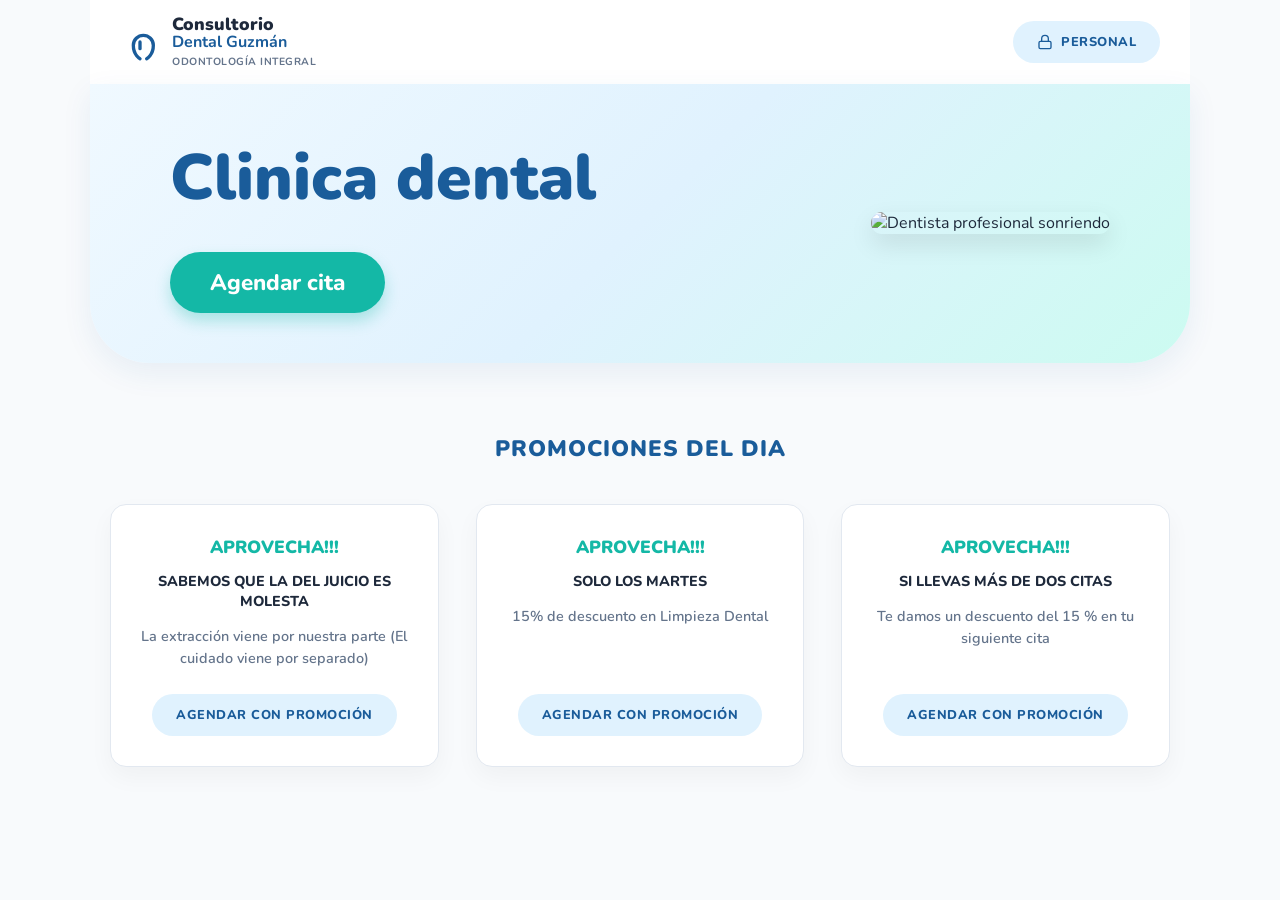
==== index.html @ b6d46e79 "Primera actualización de la vista odontograma, se implementa la selección múltiple de dientes y la v" ====
<!DOCTYPE html>
<html lang="es">
<head>
    <meta charset="UTF-8">
    <meta name="viewport" content="width=device-width, initial-scale=1.0">
    <title>Consultorio Dental Guzmán - Landing Page</title>
    
    <link rel="stylesheet" href="CSS/stylediv.CSS">
    
    <link href="https://fonts.googleapis.com/css2?family=Nunito:wght@400;700;800;900&display=swap" rel="stylesheet">
</head>
<body>

    <header class="navbar" style="display: flex; justify-content: space-between; align-items: center;">
        <div class="logo">
            <svg class="logo-icon" viewBox="0 0 24 24" fill="none" stroke="#1A5C9A" stroke-width="2" stroke-linecap="round" stroke-linejoin="round">
                <path d="M12 22s-4-2-4-8c0-3.3 2.7-6 6-6s6 2.7 6 6c0 6-4 8-4 8"></path>
                <path d="M12 16v-4"></path>
            </svg>
            <div class="logo-text">
                <h1>Consultorio</h1>
                <h2>Dental Guzmán</h2>
                <p>Odontología Integral</p>
            </div>
        </div>
        
        <a href="login.html" class="btn-promo" style="text-decoration: none; display: flex; align-items: center; gap: 8px;">
            <svg width="16" height="16" viewBox="0 0 24 24" fill="none" stroke="currentColor" stroke-width="2" stroke-linecap="round" stroke-linejoin="round"><rect x="3" y="11" width="18" height="11" rx="2" ry="2"></rect><path d="M7 11V7a5 5 0 0 1 10 0v4"></path></svg>
            Personal
        </a>
    </header>

    <main>
        <section class="hero">
            <div class="hero-content">
                <h1 class="hero-title">Clinica dental</h1>
                <a href="agendar.html" style="text-decoration: none;"><button class="btn-agendar">Agendar cita</button></a>
            </div>
            <div class="hero-image">
                <img src="https://via.placeholder.com/300x300.png?text=Dentista" alt="Dentista profesional sonriendo" class="dentist-img">
            </div>
        </section>

        <section class="promociones">
            <h3 class="promociones-titulo">PROMOCIONES DEL DIA</h3>
            
            <div class="tarjetas-grid">
                <div class="tarjeta-promo">
                    <h4>APROVECHA!!!</h4>
                    <p class="subtitulo-promo">SABEMOS QUE LA DEL JUICIO ES MOLESTA</p>
                    <p class="descripcion-promo">La extracción viene por nuestra parte (El cuidado viene por separado)</p>
                    <button class="btn-promo">AGENDAR CON PROMOCIÓN</button>
                </div>

                <div class="tarjeta-promo">
                    <h4>APROVECHA!!!</h4>
                    <p class="subtitulo-promo">SOLO LOS MARTES</p>
                    <p class="descripcion-promo">15% de descuento en Limpieza Dental</p>
                    <button class="btn-promo">AGENDAR CON PROMOCIÓN</button>
                </div>

                <div class="tarjeta-promo">
                    <h4>APROVECHA!!!</h4>
                    <p class="subtitulo-promo">SI LLEVAS MÁS DE DOS CITAS</p>
                    <p class="descripcion-promo">Te damos un descuento del 15 % en tu siguiente cita</p>
                    <button class="btn-promo">AGENDAR CON PROMOCIÓN</button>
                </div>
            </div>
        </section>
    </main>

</body>
</html>
---- CSS/stylediv.CSS ----
/* Variables y Configuración Base - Paleta Elegante Dental */
:root {
    --fuente-principal: 'Nunito', sans-serif;
    --color-fondo-app: #F8FAFC; /* Un blanco/gris muy tenue y limpio */
    --color-primario-azul: #1A5C9A; /* Azul institucional del logo */
    --color-azul-claro: #E0F2FE; /* Azul muy suave para fondos */
    --color-acento-verde: #14B8A6; /* Verde coral/menta (Teal) elegante */
    --color-verde-hover: #0D9488; /* Verde un poco más oscuro para cuando pasas el mouse */
    --color-texto-oscuro: #1E293B; /* Azul oscuro/pizarra para el texto (más suave que el negro puro) */
    --color-texto-secundario: #64748B;
    --color-blanco: #FFFFFF;
}

* {
    margin: 0;
    padding: 0;
    box-sizing: border-box;
}

body {
    font-family: var(--fuente-principal);
    background-color: var(--color-fondo-app);
    color: var(--color-texto-oscuro);
    display: flex;
    flex-direction: column;
    align-items: center;
}

/* --- LOGO Y NAVEGACIÓN --- */
.navbar {
    width: 100%;
    max-width: 1100px;
    background-color: var(--color-blanco);
    padding: 15px 30px;
}

.logo {
    display: flex;
    align-items: center;
    gap: 12px;
}

.logo-icon {
    width: 40px;
    height: 40px;
}

.logo-text h1 {
    font-size: 1.1rem;
    font-weight: 900;
    color: var(--color-texto-oscuro);
    line-height: 1.1;
}

.logo-text h2 {
    font-size: 1rem;
    font-weight: 700;
    color: var(--color-primario-azul);
    line-height: 1.1;
}

.logo-text p {
    font-size: 0.65rem;
    font-weight: 700;
    color: var(--color-texto-secundario);
    text-transform: uppercase;
    margin-top: 2px;
    letter-spacing: 0.5px;
}

/* --- SECCIÓN HERO (Banner Principal) --- */
.hero {
    width: 100%;
    max-width: 1100px;
    display: flex;
    justify-content: space-between;
    align-items: center;
    /* Gradiente suave, limpio y médico (Azul claro a Verde coral muy pálido) */
    background: linear-gradient(135deg, #F0F9FF 0%, #E0F2FE 50%, #CCFBF1 100%);
    padding: 50px 80px;
    border-bottom-left-radius: 60px;
    border-bottom-right-radius: 60px;
    /* Sombra elegante y difuminada */
    box-shadow: 0 10px 30px rgba(26, 92, 154, 0.08);
    margin-bottom: 50px;
}

.hero-title {
    font-size: 4rem;
    font-weight: 900;
    margin-bottom: 30px;
    color: var(--color-primario-azul);
}

.btn-agendar {
    background-color: var(--color-acento-verde);
    color: var(--color-blanco);
    font-family: var(--fuente-principal);
    font-size: 1.4rem;
    font-weight: 800;
    border: none;
    padding: 15px 40px;
    border-radius: 50px;
    cursor: pointer;
    box-shadow: 0 8px 15px rgba(20, 184, 166, 0.3);
    transition: all 0.3s ease;
}

.btn-agendar:hover {
    background-color: var(--color-verde-hover);
    transform: translateY(-2px);
    box-shadow: 0 12px 20px rgba(20, 184, 166, 0.4);
}

.dentist-img {
    max-height: 280px;
    border-radius: 20px;
    object-fit: cover;
    box-shadow: 0 10px 25px rgba(0,0,0,0.1);
}

/* --- SECCIÓN PROMOCIONES --- */
.promociones {
    width: 100%;
    max-width: 1100px;
    text-align: center;
    padding: 20px;
    margin-bottom: 60px;
}

.promociones-titulo {
    color: var(--color-primario-azul); /* Cambiamos el rojo por un azul elegante */
    font-size: 1.4rem;
    font-weight: 900;
    margin-bottom: 40px;
    text-transform: uppercase;
    letter-spacing: 1px;
}

.tarjetas-grid {
    display: flex;
    justify-content: space-between;
    gap: 25px;
    flex-wrap: wrap;
}

.tarjeta-promo {
    background-color: var(--color-blanco);
    border: 1px solid #E2E8F0; /* Borde gris muy sutil en lugar del negro grueso */
    border-radius: 16px; /* Bordes redondeados modernos */
    padding: 30px 20px;
    width: 31%;
    min-width: 260px;
    display: flex;
    flex-direction: column;
    align-items: center;
    text-align: center;
    /* Sombra médica difuminada y limpia */
    box-shadow: 0 10px 25px rgba(0,0,0,0.04); 
    transition: transform 0.3s ease, box-shadow 0.3s ease;
}

.tarjeta-promo:hover {
    transform: translateY(-5px);
    box-shadow: 0 15px 35px rgba(26, 92, 154, 0.1);
}

.tarjeta-promo h4 {
    color: var(--color-acento-verde);
    font-weight: 900;
    font-size: 1.1rem;
    margin-bottom: 12px;
}

.subtitulo-promo {
    color: var(--color-texto-oscuro);
    font-size: 0.9rem;
    font-weight: 800;
    margin-bottom: 15px;
}

.descripcion-promo {
    color: var(--color-texto-secundario);
    font-size: 0.9rem;
    font-weight: 600;
    line-height: 1.5;
    flex-grow: 1;
    margin-bottom: 25px;
}

.btn-promo {
    background-color: var(--color-azul-claro);
    color: var(--color-primario-azul);
    font-family: var(--fuente-principal);
    font-size: 0.8rem;
    font-weight: 800;
    border: none;
    padding: 12px 24px;
    border-radius: 30px;
    cursor: pointer;
    text-transform: uppercase;
    letter-spacing: 0.5px;
    transition: all 0.3s ease;
}

.btn-promo:hover {
    background-color: var(--color-primario-azul);
    color: var(--color-blanco);
}

/* --- VISTA AGENDAR CITA --- */
.main-agendar {
    width: 100%;
    max-width: 1000px;
    margin: 40px auto;
    padding: 0 20px;
}

.tarjeta-agendar {
    display: flex;
    background-color: var(--color-blanco);
    border-radius: 30px;
    overflow: hidden;
    box-shadow: 0 15px 35px rgba(26, 92, 154, 0.08); /* Sombra elegante médica */
    border: 1px solid #E2E8F0;
}

.agendar-imagen {
    width: 40%;
    background-color: var(--color-azul-claro);
}

.img-fluida {
    width: 100%;
    height: 100%;
    object-fit: cover;
}

.agendar-formulario-contenedor {
    width: 60%;
    padding: 40px 50px;
    display: flex;
    flex-direction: column;
}

.titulo-agendar {
    color: var(--color-primario-azul);
    font-size: 2rem;
    font-weight: 800;
    margin-bottom: 25px;
    text-align: center;
}

/* Simulador de Calendario y Hora */
.fecha-hora-grid {
    display: flex;
    gap: 20px;
    margin-bottom: 30px;
}

.calendario-mockup, .horas-mockup {
    background: #F8FAFC;
    border: 1px solid #E2E8F0;
    border-radius: 15px;
    padding: 15px;
    flex: 1;
}

.mes-header, .hora-header {
    text-align: center;
    font-weight: 800;
    color: var(--color-texto-oscuro);
    margin-bottom: 10px;
    font-size: 0.9rem;
}

.dias-grid {
    display: grid;
    grid-template-columns: repeat(7, 1fr);
    text-align: center;
    gap: 5px;
    font-size: 0.8rem;
    color: var(--color-texto-secundario);
    font-weight: 600;
}

.dia-pasado { opacity: 0.4; }
.dia-activo {
    background-color: var(--color-primario-azul);
    color: white;
    border-radius: 50%;
    font-weight: 800;
}

.lista-horas {
    display: grid;
    grid-template-columns: 1fr 1fr;
    gap: 8px;
}

.btn-hora {
    background: white;
    border: 1px solid #CBD5E1;
    border-radius: 8px;
    padding: 5px;
    font-size: 0.8rem;
    font-weight: 700;
    color: var(--color-texto-oscuro);
    cursor: pointer;
    font-family: var(--fuente-principal);
}

.btn-hora.activo {
    background-color: var(--color-acento-verde);
    color: white;
    border-color: var(--color-acento-verde);
}

/* Formulario */
.inputs-grid {
    display: grid;
    grid-template-columns: 1fr 1fr;
    gap: 15px;
    margin-bottom: 20px;
}

.input-medico {
    width: 100%;
    padding: 12px 15px;
    border: 1px solid #CBD5E1;
    border-radius: 10px;
    font-family: var(--fuente-principal);
    font-size: 0.9rem;
    color: var(--color-texto-oscuro);
    background-color: #F8FAFC;
    transition: all 0.3s ease;
}

.input-medico:focus {
    outline: none;
    border-color: var(--color-acento-verde);
    box-shadow: 0 0 0 3px rgba(20, 184, 166, 0.15);
}

.resumen-cita {
    display: flex;
    justify-content: space-between;
    align-items: center;
    margin-bottom: 30px;
    padding: 15px;
    background-color: var(--color-azul-claro);
    border-radius: 12px;
}

.campo-tratamiento label {
    font-size: 0.85rem;
    font-weight: 700;
    color: var(--color-texto-secundario);
    display: block;
    margin-bottom: 5px;
}

.select-tratamiento {
    background-color: white;
    font-weight: 700;
    color: var(--color-primario-azul);
}

.precio-total {
    text-align: right;
    font-size: 0.9rem;
    color: var(--color-texto-oscuro);
    font-weight: 700;
}

.precio-total strong {
    display: block;
    font-size: 1.4rem;
    color: var(--color-acento-verde);
    font-weight: 900;
}

.boton-contenedor {
    text-align: center;
}

.btn-confirmar {
    background-color: var(--color-acento-verde);
    color: var(--color-blanco);
    font-family: var(--fuente-principal);
    font-size: 1.1rem;
    font-weight: 800;
    border: none;
    padding: 15px 50px;
    border-radius: 30px;
    cursor: pointer;
    box-shadow: 0 8px 15px rgba(20, 184, 166, 0.3);
    transition: all 0.3s ease;
    width: 100%;
}

.btn-confirmar:hover {
    background-color: var(--color-verde-hover);
    transform: translateY(-2px);
}

/* --- MODAL DE ÉXITO --- */
.modal-overlay {
    position: fixed;
    top: 0;
    left: 0;
    width: 100%;
    height: 100%;
    background-color: rgba(15, 23, 42, 0.6); /* Fondo oscuro semitransparente */
    display: flex;
    justify-content: center;
    align-items: center;
    z-index: 1000;
    /* Oculto por defecto usando opacidad para poder animarlo */
    opacity: 0;
    visibility: hidden;
    transition: all 0.3s ease;
}

.modal-overlay.mostrar-modal {
    opacity: 1;
    visibility: visible;
}

.modal-caja {
    background-color: var(--color-blanco);
    padding: 40px;
    border-radius: 20px;
    width: 90%;
    max-width: 400px;
    text-align: center;
    position: relative;
    box-shadow: 0 20px 50px rgba(0,0,0,0.15);
    transform: scale(0.9);
    transition: transform 0.3s ease;
}

.modal-overlay.mostrar-modal .modal-caja {
    transform: scale(1);
}

.btn-cerrar-modal {
    position: absolute;
    top: 15px;
    right: 15px;
    background: #FEE2E2;
    color: #EF4444;
    border: none;
    width: 30px;
    height: 30px;
    border-radius: 50%;
    font-size: 1.2rem;
    font-weight: bold;
    cursor: pointer;
    display: flex;
    justify-content: center;
    align-items: center;
}

.modal-titulo {
    color: var(--color-texto-oscuro);
    font-size: 1.4rem;
    font-weight: 800;
    margin-bottom: 20px;
    line-height: 1.2;
}

.icono-check {
    width: 60px;
    height: 60px;
    background-color: #22C55E;
    border-radius: 50%;
    display: flex;
    justify-content: center;
    align-items: center;
    margin: 0 auto 20px auto;
    box-shadow: 0 10px 15px rgba(34, 197, 94, 0.2);
}

.icono-check svg {
    width: 35px;
    height: 35px;
}

.modal-texto {
    color: var(--color-texto-secundario);
    font-size: 1rem;
    font-weight: 600;
    margin-bottom: 20px;
}

.icono-whatsapp {
    width: 50px;
    height: 50px;
    margin: 0 auto;
}

/* --- MODAL DE ERROR (Variante) --- */
.modal-caja-error {
    border-top: 6px solid #EF4444; /* Línea roja superior para darle toque de alerta */
}

.icono-error {
    width: 60px;
    height: 60px;
    background-color: #EF4444; /* Rojo de alerta médica */
    border-radius: 50%;
    display: flex;
    justify-content: center;
    align-items: center;
    margin: 0 auto 20px auto;
    box-shadow: 0 10px 15px rgba(239, 68, 68, 0.2);
}

.icono-error svg {
    width: 35px;
    height: 35px;
}

/* --- CONFIGURACIÓN DE PANTALLA DASHBOARD ADMIN --- */
.body-dashboard {
    background-color: #F1F5F9;
    display: flex;
    flex-direction: row; /* Layout horizontal: menú al lado del contenido */
    width: 100vw;
    height: 100vh;
    overflow: hidden;
}

/* BARRA LATERAL BASE */
.sidebar {
    width: 260px;
    height: 100%;
    background-color: var(--color-primario-azul); /* Azul institucional */
    color: var(--color-blanco);
    display: flex;
    flex-direction: column;
    transition: all 0.3s cubic-bezier(0.4, 0, 0.2, 1); /* Animación fluida */
    flex-shrink: 0;
    box-shadow: 4px 0 15px rgba(15, 23, 42, 0.08);
    z-index: 99;
}

/* CABECERA DEL MENÚ */
.sidebar-header {
    padding: 24px 20px;
    display: flex;
    align-items: center;
    justify-content: space-between;
    border-bottom: 1px solid rgba(255, 255, 255, 0.1);
}

.brand-info h3 {
    font-size: 1.1rem;
    font-weight: 800;
}
.brand-info p {
    font-size: 0.75rem;
    color: var(--color-azul-claro);
    font-weight: 600;
}

.btn-toggle {
    background: transparent;
    border: none;
    color: var(--color-blanco);
    cursor: pointer;
    width: 32px;
    height: 32px;
    display: flex;
    align-items: center;
    justify-content: center;
    border-radius: 6px;
    transition: background 0.2s;
}
.btn-toggle:hover {
    background-color: rgba(255, 255, 255, 0.1);
}
.btn-toggle svg { width: 20px; height: 20px; }

/* ENLACES DEL MENÚ */
.sidebar-menu {
    display: flex;
    flex-direction: column;
    padding: 20px 12px;
    gap: 8px;
    flex-grow: 1;
}

.menu-item {
    display: flex;
    align-items: center;
    padding: 12px 16px;
    color: rgba(255, 255, 255, 0.8);
    text-decoration: none;
    font-weight: 700;
    font-size: 0.95rem;
    border-radius: 10px;
    transition: all 0.2s ease;
}
.menu-item .icon {
    font-size: 1.2rem;
    margin-right: 14px;
    width: 24px;
    text-align: center;
}

.menu-item:hover, .menu-item.activo {
    background-color: rgba(255, 255, 255, 0.15);
    color: var(--color-blanco);
}
.menu-item.activo {
    border-left: 4px solid var(--color-acento-verde); /* Distintivo coral en activo */
}
.menu-item.salir {
    margin-top: auto; /* Empuja el botón cerrar sesión hasta abajo */
    background-color: rgba(239, 68, 68, 0.15);
    color: #FCA5A5;
}
.menu-item.salir:hover { background-color: #EF4444; color: white; }

/* 🧠 MAGIA CSS: ESTADO COLAPSADO */
.sidebar.colapsado {
    width: 70px; /* Se encoge para mostrar solo los íconos */
}
.sidebar.colapsado .brand-info,
.sidebar.colapsado .menu-text {
    display: none; /* Escondemos los textos cuando está chico */
}
.sidebar.colapsado .sidebar-header {
    justify-content: center;
    padding: 24px 0;
}

/* MAQUETACIÓN DEL CONTENIDO PRINCIPAL */
.dashboard-layout {
    flex-grow: 1;
    display: flex;
    flex-direction: column;
    height: 100%;
    overflow-y: auto;
}

.navbar-dashboard {
    background-color: var(--color-blanco);
    padding: 15px 30px;
    display: flex;
    justify-content: space-between;
    align-items: center;
    border-bottom: 1px solid #E2E8F0;
}

.logo-dashboard h1 { font-size: 1.2rem; color: var(--color-texto-oscuro); font-weight: 800;}
.logo-dashboard h1 span { color: var(--color-primario-azul); }

.user-profile { display: flex; align-items: center; gap: 12px; font-weight: 700; font-size: 0.9rem;}
.avatar {
    width: 35px;
    height: 35px;
    background-color: var(--color-acento-verde);
    color: white;
    border-radius: 50%;
    display: flex;
    align-items: center;
    justify-content: center;
    font-weight: 900;
}

.dashboard-content { padding: 40px; }
.content-title { color: var(--color-texto-oscuro); font-size: 1.6rem; font-weight: 800; margin-bottom: 25px; }

/* ESTILOS DE LA TABLA MÉDICA */
.tabla-contenedor {
    background: var(--color-blanco);
    border-radius: 16px;
    padding: 20px;
    box-shadow: 0 4px 20px rgba(0, 0, 0, 0.02);
    border: 1px solid #E2E8F0;
}

.tabla-medica {
    width: 100%;
    border-collapse: collapse;
    text-align: left;
}
.tabla-medica th {
    padding: 14px;
    color: var(--color-texto-secundario);
    font-weight: 800;
    font-size: 0.85rem;
    text-transform: uppercase;
    border-bottom: 2px solid #F1F5F9;
}
.tabla-medica td {
    padding: 16px 14px;
    border-bottom: 1px solid #F1F5F9;
    font-size: 0.95rem;
    color: var(--color-texto-oscuro);
}

.badge {
    padding: 6px 12px;
    border-radius: 20px;
    font-size: 0.8rem;
    font-weight: 800;
}
.badge-confirmada { background-color: #DCFCE7; color: #166534; }
.badge-espera { background-color: #FEF9C3; color: #854D0E; }
.badge-no-llega { background-color: #F1F5F9; color: #475569; }

.btn-tabla {
    background-color: var(--color-primario-azul);
    color: white;
    border: none;
    padding: 8px 16px;
    border-radius: 8px;
    cursor: pointer;
    font-family: var(--fuente-principal);
    font-weight: 700;
    font-size: 0.85rem;
    transition: background 0.2s;
}
.btn-tabla:hover { background-color: #134371; }
.btn-tabla-secundario { background-color: #E2E8F0; color: var(--color-texto-oscuro); }
.btn-tabla-secundario:hover { background-color: #CBD5E1; }

/* --- VISTA DE INICIO DE SESIÓN (LOGIN) --- */
.body-login {
    /* Mismo degradado médico y elegante de nuestro Hero */
    background: linear-gradient(135deg, #F0F9FF 0%, #E0F2FE 50%, #CCFBF1 100%);
    display: flex;
    justify-content: center;
    align-items: center;
    height: 100vh; /* 100% de la altura de la pantalla */
    margin: 0;
}

.login-contenedor {
    background-color: var(--color-blanco);
    padding: 40px 50px;
    border-radius: 20px;
    box-shadow: 0 15px 35px rgba(26, 92, 154, 0.1);
    width: 90%;
    max-width: 420px;
    text-align: center;
    border: 1px solid #E2E8F0;
}

.login-logo {
    margin-bottom: 20px;
}

.login-logo svg {
    width: 45px;
    height: 45px;
    margin-bottom: 10px;
}

.login-logo h2 {
    color: var(--color-primario-azul);
    font-size: 1.1rem;
    font-weight: 900;
}

.login-titulo {
    color: var(--color-texto-oscuro);
    font-size: 1.6rem;
    font-weight: 900;
    margin-bottom: 5px;
}

.login-subtitulo {
    color: var(--color-texto-secundario);
    font-size: 0.9rem;
    font-weight: 600;
    margin-bottom: 30px;
}

.form-login {
    display: flex;
    flex-direction: column;
    gap: 20px;
    margin-bottom: 25px;
}

.grupo-input {
    text-align: left;
}

.grupo-input label {
    display: block;
    font-size: 0.85rem;
    font-weight: 800;
    color: var(--color-texto-oscuro);
    margin-bottom: 8px;
}

/* Modificador del botón verde para el login */
.btn-login {
    width: 100%;
    border-radius: 12px;
    padding: 14px;
    font-size: 1.1rem;
    margin-top: 10px;
}

.link-regresar {
    display: inline-block;
    color: var(--color-primario-azul);
    font-size: 0.9rem;
    font-weight: 800;
    text-decoration: none;
    transition: opacity 0.3s ease;
}

.link-regresar:hover {
    opacity: 0.7;
    text-decoration: underline;
}

/* --- VISTA: EXPEDIENTE CLÍNICO --- */
.paciente-header {
    display: flex;
    justify-content: space-between;
    align-items: center;
    background-color: var(--color-blanco);
    padding: 25px 30px;
    border-radius: 16px;
    box-shadow: 0 4px 20px rgba(0, 0, 0, 0.02);
    border: 1px solid #E2E8F0;
    margin-bottom: 25px;
}

.paciente-info-principal {
    display: flex;
    align-items: center;
    gap: 20px;
}

.paciente-foto {
    width: 70px;
    height: 70px;
    border-radius: 50%;
    object-fit: cover;
    border: 3px solid var(--color-azul-claro);
}

.paciente-nombre {
    color: var(--color-primario-azul);
    font-size: 1.6rem;
    font-weight: 800;
    margin-bottom: 5px;
}

.paciente-id {
    color: var(--color-texto-secundario);
    font-size: 0.9rem;
    font-weight: 600;
}

.paciente-acciones {
    display: flex;
    gap: 10px;
}

/* Grid del Expediente */
.expediente-grid {
    display: grid;
    grid-template-columns: 2fr 1fr; /* Columna izquierda más grande que la derecha */
    gap: 25px;
}

.tarjeta-expediente {
    background-color: var(--color-blanco);
    padding: 25px;
    border-radius: 16px;
    box-shadow: 0 4px 20px rgba(0, 0, 0, 0.02);
    border: 1px solid #E2E8F0;
    margin-bottom: 25px;
}

.titulo-tarjeta {
    color: var(--color-texto-oscuro);
    font-size: 1.1rem;
    font-weight: 800;
    margin-bottom: 20px;
    padding-bottom: 10px;
    border-bottom: 1px solid #E2E8F0;
}

.datos-lista p {
    font-size: 0.95rem;
    color: var(--color-texto-oscuro);
    margin-bottom: 12px;
    line-height: 1.5;
}

.datos-lista strong {
    color: var(--color-texto-secundario);
    display: inline-block;
    width: 200px; /* Alinea los textos como una tabla */
}

/* Tarjeta Especial: Acceso al Odontograma */
.tarjeta-odontograma-acceso {
    background: linear-gradient(135deg, var(--color-primario-azul) 0%, #2563EB 100%);
    padding: 30px 25px;
    border-radius: 16px;
    color: white;
    text-align: center;
    margin-bottom: 25px;
    box-shadow: 0 10px 25px rgba(37, 99, 235, 0.2);
}

.tarjeta-odontograma-acceso h3 {
    font-size: 1.4rem;
    font-weight: 900;
    margin-bottom: 10px;
}

.tarjeta-odontograma-acceso p {
    font-size: 0.9rem;
    color: rgba(255, 255, 255, 0.8);
    margin-bottom: 25px;
    line-height: 1.4;
}

.btn-abrir-odontograma {
    display: inline-flex;
    align-items: center;
    justify-content: center;
    gap: 10px;
    background-color: var(--color-acento-verde);
    color: white;
    text-decoration: none;
    padding: 15px 25px;
    border-radius: 12px;
    font-weight: 800;
    font-size: 1rem;
    transition: all 0.3s ease;
    width: 100%;
}

.btn-abrir-odontograma:hover {
    background-color: var(--color-verde-hover);
    transform: translateY(-2px);
    box-shadow: 0 8px 15px rgba(20, 184, 166, 0.4);
}

.icono-diente {
    font-size: 1.5rem;
}

.textarea-notas {
    width: 100%;
    height: 150px;
    padding: 15px;
    border: 1px solid #CBD5E1;
    border-radius: 10px;
    font-family: var(--fuente-principal);
    font-size: 0.95rem;
    color: var(--color-texto-oscuro);
    resize: vertical;
    background-color: #F8FAFC;
}

.textarea-notas:focus {
    outline: none;
    border-color: var(--color-primario-azul);
}

/* --- VISTA: ODONTOGRAMA --- */
.odontograma-visual {
    background-color: #F8FAFC;
    border: 1px solid #E2E8F0;
    border-radius: 12px;
    padding: 30px 20px;
    display: flex;
    flex-direction: column;
    align-items: center;
    overflow-x: auto;
}

.arco-dental {
    display: flex;
    flex-direction: column;
    align-items: center;
}

.arco-titulo {
    font-size: 0.85rem;
    font-weight: 800;
    color: var(--color-texto-secundario);
    text-transform: uppercase;
    margin-bottom: 10px;
}

.dientes-fila {
    display: flex;
    gap: 4px;
    align-items: center;
}

/* Diseño de cada Diente (Botón) */
.diente {
    width: 35px;
    height: 45px;
    background-color: white;
    border: 2px solid #CBD5E1;
    border-radius: 8px; /* Bordes ligeramente curvos simulando un diente */
    font-family: var(--fuente-principal);
    font-weight: 800;
    font-size: 0.8rem;
    color: var(--color-texto-oscuro);
    cursor: pointer;
    transition: all 0.2s ease;
    display: flex;
    align-items: center;
    justify-content: center;
}

.diente:hover {
    border-color: var(--color-primario-azul);
    transform: translateY(-2px);
}

/* Estados de Salud del Diente */

/* --- TÍTULOS DE TARJETAS --- */
.titulo-tarjeta {
    color: var(--color-texto-oscuro);
    font-size: 1.1rem;
    font-weight: 800;
    margin-bottom: 20px;
    padding-bottom: 10px;
    border-bottom: 1px solid #E2E8F0;
}

.diente-caries {
    background-color: #FEE2E2;
    border-color: #EF4444;
    color: #B91C1C;
}

.diente-tratado {
    background-color: #E0F2FE;
    border-color: var(--color-primario-azul);
    color: var(--color-primario-azul);
}

/* Estado Interactivo (Cuando le das clic) */
.diente-seleccionado {
    background-color: var(--color-acento-verde) !important;
    border-color: var(--color-verde-hover) !important;
    color: white !important;
    box-shadow: 0 4px 10px rgba(20, 184, 166, 0.4);
    transform: scale(1.1);
}

/* Leyenda inferior */
.leyenda-odontograma {
    display: flex;
    justify-content: center;
    gap: 20px;
    margin-top: 25px;
    padding-top: 20px;
    border-top: 1px solid #E2E8F0;
}

.leyenda-item {
    display: flex;
    align-items: center;
    gap: 8px;
    font-size: 0.85rem;
    font-weight: 700;
    color: var(--color-texto-secundario);
}

.caja-color {
    width: 16px;
    height: 16px;
    border-radius: 4px;
    border: 1px solid #CBD5E1;
}

.caja-color.blanco { background-color: white; }
.caja-color.rojo { background-color: #FEE2E2; border-color: #EF4444; }
.caja-color.azul { background-color: #E0F2FE; border-color: var(--color-primario-azul); }
.caja-color.verde { background-color: var(--color-acento-verde); border-color: var(--color-verde-hover); }

/* --- VISTA: VISOR RADIOLÓGICO 3D (PURE DARK MODE) --- */
.body-visor {
    background-color: #0F172A; /* Fondo oscuro espacial */
    color: #F8FAFC;
    height: 100vh;
    margin: 0;
    font-family: var(--fuente-principal);
    display: flex;
    flex-direction: column;
}

.visor-header {
    background-color: #1E293B;
    border-bottom: 1px solid #334155;
    padding: 15px 25px;
    display: flex;
    justify-content: space-between;
    align-items: center;
}

.visor-info-paciente {
    display: flex;
    align-items: center;
    gap: 20px;
}

.btn-regresar-visor {
    color: var(--color-acento-verde);
    text-decoration: none;
    font-weight: 800;
    font-size: 0.9rem;
    transition: opacity 0.2s;
}
.btn-regresar-visor:hover { opacity: 0.8; }

.divisor-vertical {
    width: 2px;
    height: 25px;
    background-color: #334155;
}

.visor-info-paciente h2 { font-size: 1.1rem; font-weight: 600; color: #94A3B8; margin: 0; }
.visor-info-paciente h2 span { color: #F8FAFC; font-weight: 800; }

.badge-estudio {
    background-color: rgba(20, 184, 166, 0.15);
    color: var(--color-acento-verde);
    padding: 5px 12px;
    border-radius: 20px;
    font-size: 0.75rem;
    font-weight: 800;
    border: 1px solid var(--color-acento-verde);
}

.visor-herramientas-top { display: flex; gap: 10px; }

.btn-tool {
    background-color: #334155;
    color: white;
    border: none;
    padding: 8px 15px;
    border-radius: 8px;
    cursor: pointer;
    font-family: var(--fuente-principal);
    font-weight: 700;
    font-size: 0.85rem;
    transition: background 0.2s;
}
.btn-tool:hover { background-color: #475569; }

/* Layout Interno */
.visor-layout {
    display: flex;
    flex-grow: 1;
    height: calc(100vh - 65px);
}

.visor-tools {
    width: 260px;
    background-color: #1E293B;
    border-right: 1px solid #334155;
    padding: 25px 20px;
    display: flex;
    flex-direction: column;
    gap: 25px;
}

.tools-titulo {
    color: var(--color-azul-claro);
    font-size: 0.85rem;
    text-transform: uppercase;
    letter-spacing: 1px;
    font-weight: 900;
    margin: 0;
}

.tool-group label {
    display: block;
    font-size: 0.8rem;
    font-weight: 700;
    color: #94A3B8;
    margin-bottom: 8px;
}

.slider-medico { width: 100%; accent-color: var(--color-acento-verde); }

.tool-grid-botones {
    display: grid;
    grid-template-columns: 1fr 1fr;
    gap: 10px;
}

.btn-tool-cuadro {
    background-color: #0F172A;
    border: 1px solid #334155;
    color: #94A3B8;
    border-radius: 10px;
    padding: 12px 5px;
    font-size: 0.8rem;
    font-weight: 700;
    cursor: pointer;
    transition: all 0.2s;
}
.btn-tool-cuadro.activo, .btn-tool-cuadro:hover {
    background-color: rgba(20, 184, 166, 0.1);
    border-color: var(--color-acento-verde);
    color: var(--color-acento-verde);
}

/* Área de la pantalla central */
.visor-pantalla-central {
    flex-grow: 1;
    display: flex;
    flex-direction: column;
    justify-content: center;
    align-items: center;
    padding: 30px;
    background: radial-gradient(circle, #1E293B 0%, #0F172A 100%);
    gap: 25px;
}

.simulador-3d {
    width: 100%;
    height: 100%;
    max-width: 800px;
    max-height: 450px;
    position: relative;
    border: 1px solid #334155;
    border-radius: 12px;
    overflow: hidden;
    box-shadow: 0 0 40px rgba(0,0,0,0.6);
}

.img-3d-mockup {
    width: 100%;
    height: 100%;
    object-fit: cover;
    opacity: 0.75;
    mix-blend-mode: luminosity;
}

.overlay-datos { position: absolute; color: var(--color-acento-verde); font-family: monospace; font-size: 0.8rem; }
.top-left { top: 15px; left: 15px; }
.bottom-right { bottom: 15px; right: 15px; text-align: right; }

.ejes-3d { position: absolute; bottom: 15px; left: 15px; display: flex; gap: 5px; }
.eje { width: 22px; height: 22px; display: flex; justify-content: center; align-items: center; font-size: 0.65rem; font-weight: bold; border-radius: 4px; }
.eje.x { background: rgba(239, 68, 68, 0.2); color: #EF4444; border: 1px solid #EF4444; }
.eje.y { background: rgba(34, 197, 94, 0.2); color: #22C55E; border: 1px solid #22C55E; }
.eje.z { background: rgba(59, 130, 246, 0.2); color: #3B82F6; border: 1px solid #3B82F6; }

/* Barra inferior de control dental */
.panel-dientes-inferior {
    background-color: #1E293B;
    border: 1px solid #334155;
    border-radius: 12px;
    padding: 20px;
    width: 100%;
    max-width: 800px;
}

.panel-dientes-titulo { color: #94A3B8; font-size: 0.75rem; letter-spacing: 1px; margin: 0 0 15px 0; text-align: center; }
.dientes-checkbox-container { display: flex; justify-content: center; align-items: center; gap: 5px; }
.divisor-cuadrante { width: 2px; height: 32px; background-color: #475569; margin: 0 8px; }

.diente-check { cursor: pointer; }
.diente-check input { display: none; }
.diente-check span {
    display: inline-block;
    width: 36px;
    height: 36px;
    line-height: 34px;
    text-align: center;
    background-color: #0F172A;
    border: 1px solid #475569;
    border-radius: 6px;
    color: #94A3B8;
    font-size: 0.8rem;
    font-weight: 800;
    transition: all 0.2s ease;
}
.diente-check:hover span { border-color: #94A3B8; color: white; }
.diente-check input:checked + span {
    background-color: rgba(20, 184, 166, 0.2);
    border-color: var(--color-acento-verde);
    color: var(--color-acento-verde);
    box-shadow: 0 0 12px rgba(20, 184, 166, 0.4);
    transform: translateY(-2px);
}
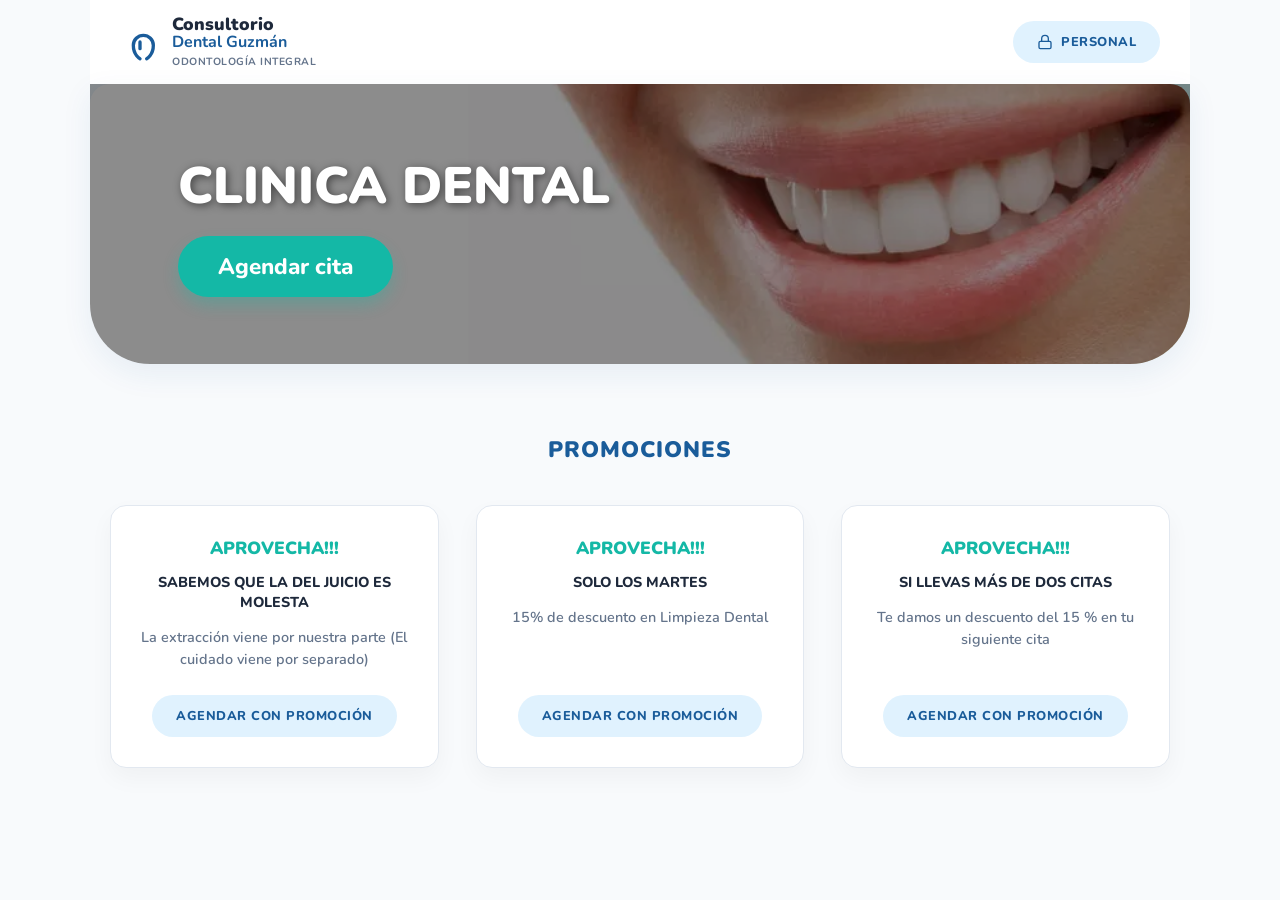
==== commit 02f18faf: "Se agregó la sección hero en la página principal con imagen y estilos personalizados" ====
--- a/index.html
+++ b/index.html
@@ -37,37 +37,117 @@
                 <a href="agendar.html" style="text-decoration: none;"><button class="btn-agendar">Agendar cita</button></a>
             </div>
             <div class="hero-image">
-                <img src="https://via.placeholder.com/300x300.png?text=Dentista" alt="Dentista profesional sonriendo" class="dentist-img">
+                <img src="/img/imagen1.webp" alt="Dentista profesional sonriendo" class="dentist-img">
             </div>
         </section>
 
         <section class="promociones">
-            <h3 class="promociones-titulo">PROMOCIONES DEL DIA</h3>
+            <h3 class="promociones-titulo">PROMOCIONES</h3>
             
             <div class="tarjetas-grid">
                 <div class="tarjeta-promo">
                     <h4>APROVECHA!!!</h4>
                     <p class="subtitulo-promo">SABEMOS QUE LA DEL JUICIO ES MOLESTA</p>
                     <p class="descripcion-promo">La extracción viene por nuestra parte (El cuidado viene por separado)</p>
-                    <button class="btn-promo">AGENDAR CON PROMOCIÓN</button>
+                    <button class="btn-promo" onclick="abrirModalPromo('Extracción Molar del Juicio')">AGENDAR CON PROMOCIÓN</button>
                 </div>
 
                 <div class="tarjeta-promo">
                     <h4>APROVECHA!!!</h4>
                     <p class="subtitulo-promo">SOLO LOS MARTES</p>
                     <p class="descripcion-promo">15% de descuento en Limpieza Dental</p>
-                    <button class="btn-promo">AGENDAR CON PROMOCIÓN</button>
+                    <button class="btn-promo" onclick="abrirModalPromo('Limpieza Dental')">AGENDAR CON PROMOCIÓN</button>
                 </div>
 
                 <div class="tarjeta-promo">
                     <h4>APROVECHA!!!</h4>
                     <p class="subtitulo-promo">SI LLEVAS MÁS DE DOS CITAS</p>
                     <p class="descripcion-promo">Te damos un descuento del 15 % en tu siguiente cita</p>
-                    <button class="btn-promo">AGENDAR CON PROMOCIÓN</button>
+                    <button class="btn-promo" onclick="abrirModalPromo('Descuento por múltiples citas')">AGENDAR CON PROMOCIÓN</button>
                 </div>
             </div>
         </section>
     </main>
 
+    <div class="modal-overlay" id="modalPromo">
+        <div class="modal-caja" style="max-width: 550px; width: 95%; text-align: left; padding: 30px;">
+            <button class="btn-cerrar-modal" onclick="cerrarModalPromo()">×</button>
+            
+            <h2 class="modal-titulo" style="font-size: 1.4rem; margin-bottom: 5px; color: var(--color-texto-oscuro);">
+                Asegura tu Promoción
+            </h2>
+            <p style="font-size: 0.85rem; color: var(--color-texto-secundario); margin-bottom: 20px;">
+                Estás solicitando: <strong id="promoSeleccionada" style="color: var(--color-primario-azul);"></strong>
+            </p>
+            
+            <form id="formCitaPublica" onsubmit="enviarSolicitud(event)">
+                <div style="display: grid; grid-template-columns: 1fr 1fr; gap: 15px; margin-bottom: 15px;">
+                    <div class="grupo-input">
+                        <label>Nombre Completo:</label>
+                        <input type="text" class="input-medico" placeholder="Ej. Juan Pérez" required>
+                    </div>
+                    <div class="grupo-input">
+                        <label>WhatsApp o Teléfono:</label>
+                        <input type="tel" class="input-medico" placeholder="Ej. 967 123 4567" required>
+                    </div>
+                </div>
+                
+                <div style="display: grid; grid-template-columns: 1fr 1fr; gap: 15px; margin-bottom: 15px;">
+                    <div class="grupo-input">
+                        <label>Fecha Deseada:</label>
+                        <input type="date" class="input-medico" required>
+                    </div>
+                    <div class="grupo-input">
+                        <label>Hora Deseada:</label>
+                        <input type="time" class="input-medico" required>
+                    </div>
+                </div>
+
+                <div class="grupo-input" style="margin-bottom: 25px;">
+                    <label>Doctor / Especialista de preferencia:</label>
+                    <select class="input-medico">
+                        <option>Cualquier Especialista Disponible</option>
+                        <option>Dr. Guzmán (Odontología General)</option>
+                        <option>Dra. Elena (Ortodoncia)</option>
+                        <option>Dr. Roberto (Cirugía Maxilofacial)</option>
+                    </select>
+                </div>
+
+                <button type="submit" class="btn-agendar btn-login" style="width: 100%; margin: 0;">
+                    SOLICITAR CITA CON DESCUENTO
+                </button>
+            </form>
+        </div>
+    </div>
+
+    <script>
+        function abrirModalPromo(nombrePromo) {
+            document.getElementById('promoSeleccionada').innerText = nombrePromo;
+            document.getElementById('modalPromo').classList.add('mostrar-modal');
+        }
+
+        function cerrarModalPromo() {
+            document.getElementById('modalPromo').classList.remove('mostrar-modal');
+            document.getElementById('formCitaPublica').reset();
+        }
+
+        // Función que simula el envío a la base de datos
+        function enviarSolicitud(event) {
+            event.preventDefault();
+            
+            const btn = event.target.querySelector('button[type="submit"]');
+            const textoOriginal = btn.innerHTML;
+            btn.innerHTML = 'Procesando tu cita...';
+            btn.style.opacity = '0.7';
+
+            setTimeout(() => {
+                alert("¡Cita Solicitada con Éxito! Tu registro ha quedado bloqueado en nuestro sistema. El Consultorio Dental Guzmán te enviará un WhatsApp de confirmación en unos minutos.");
+                cerrarModalPromo();
+                btn.innerHTML = textoOriginal;
+                btn.style.opacity = '1';
+            }, 1200);
+        }
+    </script>
+
 </body>
 </html>
--- a/CSS/stylediv.CSS
+++ b/CSS/stylediv.CSS
@@ -1,12 +1,11 @@
-/* Variables y Configuración Base - Paleta Elegante Dental */
 :root {
     --fuente-principal: 'Nunito', sans-serif;
-    --color-fondo-app: #F8FAFC; /* Un blanco/gris muy tenue y limpio */
-    --color-primario-azul: #1A5C9A; /* Azul institucional del logo */
-    --color-azul-claro: #E0F2FE; /* Azul muy suave para fondos */
-    --color-acento-verde: #14B8A6; /* Verde coral/menta (Teal) elegante */
-    --color-verde-hover: #0D9488; /* Verde un poco más oscuro para cuando pasas el mouse */
-    --color-texto-oscuro: #1E293B; /* Azul oscuro/pizarra para el texto (más suave que el negro puro) */
+    --color-fondo-app: #F8FAFC;
+    --color-primario-azul: #1A5C9A;
+    --color-azul-claro: #E0F2FE;
+    --color-acento-verde: #14B8A6;
+    --color-verde-hover: #0D9488;
+    --color-texto-oscuro: #1E293B;
     --color-texto-secundario: #64748B;
     --color-blanco: #FFFFFF;
 }
@@ -129,7 +128,7 @@
 }
 
 .promociones-titulo {
-    color: var(--color-primario-azul); /* Cambiamos el rojo por un azul elegante */
+    color: var(--color-primario-azul); 
     font-size: 1.4rem;
     font-weight: 900;
     margin-bottom: 40px;
@@ -146,8 +145,8 @@
 
 .tarjeta-promo {
     background-color: var(--color-blanco);
-    border: 1px solid #E2E8F0; /* Borde gris muy sutil en lugar del negro grueso */
-    border-radius: 16px; /* Bordes redondeados modernos */
+    border: 1px solid #E2E8F0;
+    border-radius: 16px;
     padding: 30px 20px;
     width: 31%;
     min-width: 260px;
@@ -155,7 +154,6 @@
     flex-direction: column;
     align-items: center;
     text-align: center;
-    /* Sombra médica difuminada y limpia */
     box-shadow: 0 10px 25px rgba(0,0,0,0.04); 
     transition: transform 0.3s ease, box-shadow 0.3s ease;
 }
@@ -221,7 +219,7 @@
     background-color: var(--color-blanco);
     border-radius: 30px;
     overflow: hidden;
-    box-shadow: 0 15px 35px rgba(26, 92, 154, 0.08); /* Sombra elegante médica */
+    box-shadow: 0 15px 35px rgba(26, 92, 154, 0.08);
     border: 1px solid #E2E8F0;
 }
 
@@ -411,12 +409,11 @@
     left: 0;
     width: 100%;
     height: 100%;
-    background-color: rgba(15, 23, 42, 0.6); /* Fondo oscuro semitransparente */
+    background-color: rgba(15, 23, 42, 0.6);
     display: flex;
     justify-content: center;
     align-items: center;
     z-index: 1000;
-    /* Oculto por defecto usando opacidad para poder animarlo */
     opacity: 0;
     visibility: hidden;
     transition: all 0.3s ease;
@@ -502,13 +499,13 @@
 
 /* --- MODAL DE ERROR (Variante) --- */
 .modal-caja-error {
-    border-top: 6px solid #EF4444; /* Línea roja superior para darle toque de alerta */
+    border-top: 6px solid #EF4444;
 }
 
 .icono-error {
     width: 60px;
     height: 60px;
-    background-color: #EF4444; /* Rojo de alerta médica */
+    background-color: #EF4444;
     border-radius: 50%;
     display: flex;
     justify-content: center;
@@ -526,7 +523,7 @@
 .body-dashboard {
     background-color: #F1F5F9;
     display: flex;
-    flex-direction: row; /* Layout horizontal: menú al lado del contenido */
+    flex-direction: row;
     width: 100vw;
     height: 100vh;
     overflow: hidden;
@@ -536,11 +533,11 @@
 .sidebar {
     width: 260px;
     height: 100%;
-    background-color: var(--color-primario-azul); /* Azul institucional */
+    background-color: var(--color-primario-azul);
     color: var(--color-blanco);
     display: flex;
     flex-direction: column;
-    transition: all 0.3s cubic-bezier(0.4, 0, 0.2, 1); /* Animación fluida */
+    transition: all 0.3s cubic-bezier(0.4, 0, 0.2, 1);
     flex-shrink: 0;
     box-shadow: 4px 0 15px rgba(15, 23, 42, 0.08);
     z-index: 99;
@@ -615,10 +612,10 @@
     color: var(--color-blanco);
 }
 .menu-item.activo {
-    border-left: 4px solid var(--color-acento-verde); /* Distintivo coral en activo */
+    border-left: 4px solid var(--color-acento-verde);
 }
 .menu-item.salir {
-    margin-top: auto; /* Empuja el botón cerrar sesión hasta abajo */
+    margin-top: auto;
     background-color: rgba(239, 68, 68, 0.15);
     color: #FCA5A5;
 }
@@ -626,11 +623,11 @@
 
 /* 🧠 MAGIA CSS: ESTADO COLAPSADO */
 .sidebar.colapsado {
-    width: 70px; /* Se encoge para mostrar solo los íconos */
+    width: 70px;
 }
 .sidebar.colapsado .brand-info,
 .sidebar.colapsado .menu-text {
-    display: none; /* Escondemos los textos cuando está chico */
+    display: none;
 }
 .sidebar.colapsado .sidebar-header {
     justify-content: center;
@@ -731,12 +728,11 @@
 
 /* --- VISTA DE INICIO DE SESIÓN (LOGIN) --- */
 .body-login {
-    /* Mismo degradado médico y elegante de nuestro Hero */
     background: linear-gradient(135deg, #F0F9FF 0%, #E0F2FE 50%, #CCFBF1 100%);
     display: flex;
     justify-content: center;
     align-items: center;
-    height: 100vh; /* 100% de la altura de la pantalla */
+    height: 100vh;
     margin: 0;
 }
 
@@ -871,7 +867,7 @@
 /* Grid del Expediente */
 .expediente-grid {
     display: grid;
-    grid-template-columns: 2fr 1fr; /* Columna izquierda más grande que la derecha */
+    grid-template-columns: 2fr 1fr;
     gap: 25px;
 }
 
@@ -903,7 +899,7 @@
 .datos-lista strong {
     color: var(--color-texto-secundario);
     display: inline-block;
-    width: 200px; /* Alinea los textos como una tabla */
+    width: 200px;
 }
 
 /* Tarjeta Especial: Acceso al Odontograma */
@@ -1012,7 +1008,7 @@
     height: 45px;
     background-color: white;
     border: 2px solid #CBD5E1;
-    border-radius: 8px; /* Bordes ligeramente curvos simulando un diente */
+    border-radius: 8px;
     font-family: var(--fuente-principal);
     font-weight: 800;
     font-size: 0.8rem;
@@ -1093,9 +1089,9 @@
 .caja-color.azul { background-color: #E0F2FE; border-color: var(--color-primario-azul); }
 .caja-color.verde { background-color: var(--color-acento-verde); border-color: var(--color-verde-hover); }
 
-/* --- VISTA: VISOR RADIOLÓGICO 3D (PURE DARK MODE) --- */
+/* --- VISTA: VISOR RADIOLÓGICO 3D --- */
 .body-visor {
-    background-color: #0F172A; /* Fondo oscuro espacial */
+    background-color: #0F172A;
     color: #F8FAFC;
     height: 100vh;
     margin: 0;
@@ -1301,4 +1297,224 @@
     color: var(--color-acento-verde);
     box-shadow: 0 0 12px rgba(20, 184, 166, 0.4);
     transform: translateY(-2px);
+}
+
+/* --- VISTA: HISTORIAL Y TABLAS MÉDICAS --- */
+
+.alerta-exito {
+    background-color: #D1FAE5;
+    color: #065F46;
+    padding: 15px 20px;
+    border-radius: 10px;
+    margin-bottom: 20px;
+    font-weight: 700;
+    font-size: 0.95rem;
+    border: 1px solid #34D399;
+    transition: opacity 0.5s ease;
+    display: flex;
+    align-items: center;
+    gap: 10px;
+}
+
+/* Diseño de la Tabla */
+.tabla-responsive {
+    width: 100%;
+    overflow-x: auto;
+}
+
+.tabla-medica {
+    width: 100%;
+    border-collapse: collapse;
+    font-size: 0.9rem;
+    text-align: left;
+}
+
+.tabla-medica th {
+    background-color: #F8FAFC;
+    color: var(--color-texto-secundario);
+    font-weight: 800;
+    padding: 15px;
+    border-bottom: 2px solid #E2E8F0;
+    text-transform: uppercase;
+    font-size: 0.8rem;
+    letter-spacing: 0.5px;
+}
+
+.tabla-medica td {
+    padding: 18px 15px;
+    border-bottom: 1px solid #E2E8F0;
+    color: var(--color-texto-oscuro);
+    vertical-align: middle;
+}
+
+.tabla-medica tbody tr:hover {
+    background-color: #F1F5F9;
+}
+
+.fila-nueva {
+    background-color: rgba(20, 184, 166, 0.05);
+}
+
+.badge-estado {
+    display: inline-block;
+    padding: 6px 12px;
+    border-radius: 20px;
+    font-size: 0.75rem;
+    font-weight: 800;
+}
+
+.badge-estado.pendiente {
+    background-color: #FEF3C7;
+    color: #D97706;
+    border: 1px solid #FCD34D;
+}
+
+.badge-estado.pagado {
+    background-color: #E0F2FE;
+    color: var(--color-primario-azul);
+    border: 1px solid #BAE6FD;
+}
+
+.btn-accion-icon {
+    background: white;
+    border: 1px solid #CBD5E1;
+    border-radius: 6px;
+    padding: 6px 10px;
+    cursor: pointer;
+    font-size: 1.1rem;
+    transition: all 0.2s ease;
+    margin-right: 5px;
+}
+
+.btn-accion-icon:hover {
+    background-color: var(--color-azul-claro);
+    border-color: var(--color-primario-azul);
+    transform: translateY(-2px);
+}
+
+/* --- VISTA: CALENDARIO MENSUAL DE AGENDA --- */
+.calendario-grid {
+    display: grid;
+    grid-template-columns: repeat(7, 1fr);
+    gap: 8px;
+    margin-top: 15px;
+}
+
+.dia-header {
+    text-align: center;
+    font-weight: 900;
+    font-size: 0.8rem;
+    color: var(--color-texto-secundario);
+    padding-bottom: 10px;
+}
+
+.dia-caja {
+    background: #F8FAFC;
+    border: 1px solid #E2E8F0;
+    border-radius: 8px;
+    height: 70px;
+    padding: 8px;
+    font-size: 0.9rem;
+    font-weight: 800;
+    color: var(--color-texto-oscuro);
+    cursor: pointer;
+    transition: all 0.2s ease;
+    display: flex;
+    flex-direction: column;
+    align-items: flex-start;
+}
+
+.dia-caja:hover {
+    border-color: var(--color-primario-azul);
+    background: var(--color-azul-claro);
+    transform: translateY(-2px);
+}
+
+.dia-caja.hoy {
+    background: var(--color-primario-azul);
+    color: white;
+    border: none;
+    box-shadow: 0 4px 10px rgba(26, 92, 154, 0.3);
+}
+
+.dia-inactivo {
+    color: #CBD5E1;
+    background: #F1F5F9;
+    pointer-events: none;
+}
+
+.contenedor-citas {
+    display: flex;
+    gap: 4px;
+    margin-top: auto;
+}
+
+.cita-dot {
+    width: 8px;
+    height: 8px;
+    background-color: var(--color-acento-verde);
+    border-radius: 50%;
+}
+
+.cita-dot.lleno { 
+    background-color: #EF4444; 
+}
+
+.hero {
+    position: relative;
+    min-height: 280px;
+    display: flex;
+    align-items: center;
+    padding: 0 8%;
+    overflow: hidden;
+}
+
+.hero::before {
+    content: '';
+    position: absolute;
+    top: 0;
+    left: 0;
+    width: 100%;
+    height: 100%;
+    background: rgba(0, 0, 0, 0.45);
+    z-index: 1;                      
+}
+
+.hero-content {
+    position: relative;
+    z-index: 2;             
+    max-width: 600px;       
+}
+
+.hero-title, .hero-content h1 {
+    color: #FFFFFF !important;
+    font-size: 3.2rem;
+    font-weight: 900;
+    margin-bottom: 15px;
+    text-transform: uppercase;
+    text-shadow: 2px 2px 8px rgba(0, 0, 0, 0.5);
+}
+
+.hero-content p {
+    color: #F1F5F9 !important;
+    font-size: 1.15rem;
+    font-weight: 600;
+    margin-bottom: 30px;
+    text-shadow: 1px 1px 4px rgba(0, 0, 0, 0.5);
+}
+
+.hero-image {
+    position: absolute;
+    top: 0;
+    left: 0;
+    width: 100%;
+    height: 100%;
+    z-index: 0;
+}
+
+.dentist-img {
+    width: 100%;
+    height: 100%;
+    object-fit: cover;
+    object-position: center center;
 }
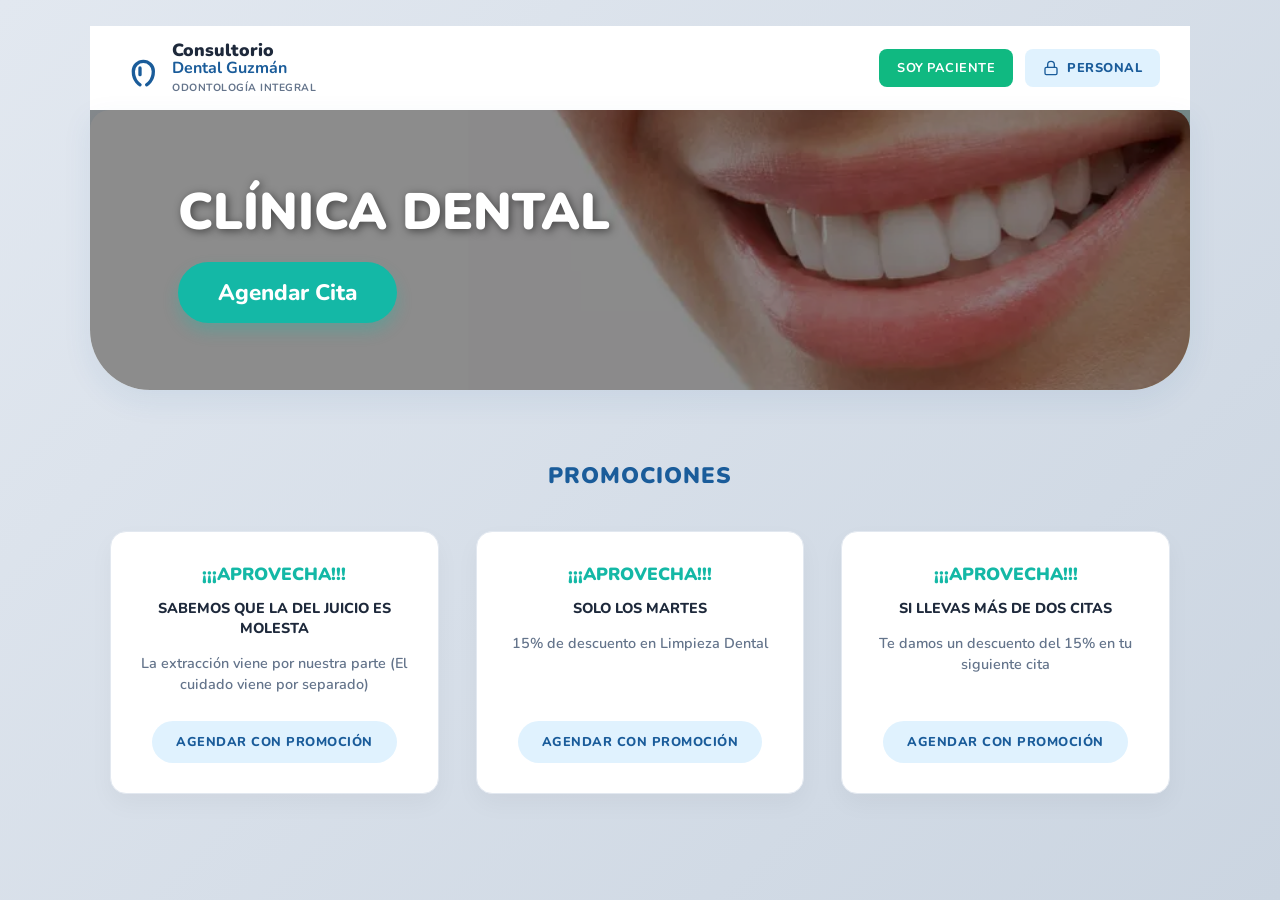
==== commit fd5be747: "feat: Enhance receta.html with dynamic patient loading, medication management, and printing function" ====
--- a/index.html
+++ b/index.html
@@ -5,13 +5,16 @@
     <meta name="viewport" content="width=device-width, initial-scale=1.0">
     <title>Consultorio Dental Guzmán - Landing Page</title>
     
+    <!-- Evita la advertencia 404 del favicon -->
+    <link rel="icon" href="data:,">
+    
     <link rel="stylesheet" href="CSS/stylediv.CSS">
-    
     <link href="https://fonts.googleapis.com/css2?family=Nunito:wght@400;700;800;900&display=swap" rel="stylesheet">
 </head>
 <body>
 
-    <header class="navbar" style="display: flex; justify-content: space-between; align-items: center;">
+    <!-- NAVBAR -->
+    <header class="navbar" style="display: flex; justify-content: space-between; align-items: center; padding: 15px 30px;">
         <div class="logo">
             <svg class="logo-icon" viewBox="0 0 24 24" fill="none" stroke="#1A5C9A" stroke-width="2" stroke-linecap="round" stroke-linejoin="round">
                 <path d="M12 22s-4-2-4-8c0-3.3 2.7-6 6-6s6 2.7 6 6c0 6-4 8-4 8"></path>
@@ -24,60 +27,71 @@
             </div>
         </div>
         
-        <a href="login.html" class="btn-promo" style="text-decoration: none; display: flex; align-items: center; gap: 8px;">
-            <svg width="16" height="16" viewBox="0 0 24 24" fill="none" stroke="currentColor" stroke-width="2" stroke-linecap="round" stroke-linejoin="round"><rect x="3" y="11" width="18" height="11" rx="2" ry="2"></rect><path d="M7 11V7a5 5 0 0 1 10 0v4"></path></svg>
-            Personal
-        </a>
+        <div style="display: flex; gap: 12px; align-items: center;">
+            <!-- BOTÓN PARA ABRIR LOGIN DE PACIENTE -->
+            <button onclick="abrirModalLoginPaciente()" class="btn-promo" style="background-color: #10B981; border: none; cursor: pointer; display: flex; align-items: center; gap: 6px; padding: 10px 18px; border-radius: 8px; color: white; font-weight: bold;">
+                Soy Paciente
+            </button>
+
+            <!-- BOTÓN PARA ACCESO DE PERSONAL / DOCTOR -->
+            <a href="login.html" class="btn-promo" style="text-decoration: none; display: flex; align-items: center; gap: 8px; padding: 10px 18px; border-radius: 8px;">
+                <svg width="16" height="16" viewBox="0 0 24 24" fill="none" stroke="currentColor" stroke-width="2" stroke-linecap="round" stroke-linejoin="round"><rect x="3" y="11" width="18" height="11" rx="2" ry="2"></rect><path d="M7 11V7a5 5 0 0 1 10 0v4"></path></svg>
+                Personal
+            </a>
+        </div>
     </header>
 
     <main>
+        <!-- HERO SECTION -->
         <section class="hero">
             <div class="hero-content">
-                <h1 class="hero-title">Clinica dental</h1>
-                <a href="agendar.html" style="text-decoration: none;"><button class="btn-agendar">Agendar cita</button></a>
+                <h1 class="hero-title">Clínica Dental</h1>
+                <a href="agendar.html" style="text-decoration: none;"><button class="btn-agendar">Agendar Cita</button></a>
             </div>
             <div class="hero-image">
                 <img src="/img/imagen1.webp" alt="Dentista profesional sonriendo" class="dentist-img">
             </div>
         </section>
 
+        <!-- SECCIÓN DE PROMOCIONES -->
         <section class="promociones">
             <h3 class="promociones-titulo">PROMOCIONES</h3>
             
             <div class="tarjetas-grid">
                 <div class="tarjeta-promo">
-                    <h4>APROVECHA!!!</h4>
+                    <h4>¡¡¡APROVECHA!!!</h4>
                     <p class="subtitulo-promo">SABEMOS QUE LA DEL JUICIO ES MOLESTA</p>
                     <p class="descripcion-promo">La extracción viene por nuestra parte (El cuidado viene por separado)</p>
                     <button class="btn-promo" onclick="abrirModalPromo('Extracción Molar del Juicio')">AGENDAR CON PROMOCIÓN</button>
                 </div>
 
                 <div class="tarjeta-promo">
-                    <h4>APROVECHA!!!</h4>
+                    <h4>¡¡¡APROVECHA!!!</h4>
                     <p class="subtitulo-promo">SOLO LOS MARTES</p>
                     <p class="descripcion-promo">15% de descuento en Limpieza Dental</p>
                     <button class="btn-promo" onclick="abrirModalPromo('Limpieza Dental')">AGENDAR CON PROMOCIÓN</button>
                 </div>
 
                 <div class="tarjeta-promo">
-                    <h4>APROVECHA!!!</h4>
+                    <h4>¡¡¡APROVECHA!!!</h4>
                     <p class="subtitulo-promo">SI LLEVAS MÁS DE DOS CITAS</p>
-                    <p class="descripcion-promo">Te damos un descuento del 15 % en tu siguiente cita</p>
+                    <p class="descripcion-promo">Te damos un descuento del 15% en tu siguiente cita</p>
                     <button class="btn-promo" onclick="abrirModalPromo('Descuento por múltiples citas')">AGENDAR CON PROMOCIÓN</button>
                 </div>
             </div>
         </section>
     </main>
 
+    <!-- 1. MODAL SOLICITAR PROMOCIÓN -->
     <div class="modal-overlay" id="modalPromo">
         <div class="modal-caja" style="max-width: 550px; width: 95%; text-align: left; padding: 30px;">
             <button class="btn-cerrar-modal" onclick="cerrarModalPromo()">×</button>
             
-            <h2 class="modal-titulo" style="font-size: 1.4rem; margin-bottom: 5px; color: var(--color-texto-oscuro);">
+            <h2 class="modal-titulo" style="font-size: 1.4rem; margin-bottom: 5px; color: var(--color-texto-oscuro, #1E293B);">
                 Asegura tu Promoción
             </h2>
-            <p style="font-size: 0.85rem; color: var(--color-texto-secundario); margin-bottom: 20px;">
-                Estás solicitando: <strong id="promoSeleccionada" style="color: var(--color-primario-azul);"></strong>
+            <p style="font-size: 0.85rem; color: var(--color-texto-secundario, #64748B); margin-bottom: 20px;">
+                Estás solicitando: <strong id="promoSeleccionada" style="color: var(--color-primario-azul, #2563EB);"></strong>
             </p>
             
             <form id="formCitaPublica" onsubmit="enviarSolicitud(event)">
@@ -120,7 +134,39 @@
         </div>
     </div>
 
+    <!-- 2. MODAL LOGIN DE PACIENTE -->
+    <div class="modal-overlay" id="modalLoginPaciente">
+        <div class="modal-caja" style="max-width: 400px; width: 90%; padding: 30px;">
+            <button class="btn-cerrar-modal" onclick="cerrarModalLoginPaciente()">×</button>
+            
+            <h2 class="modal-titulo" style="font-size: 1.4rem; margin-bottom: 5px; color: #1E293B;">Portal Pacientes</h2>
+            <p style="font-size: 0.85rem; color: #64748B; margin-bottom: 20px;">
+                Ingresa con tus datos registrados para consultar tus recetas médicas.
+            </p>
+
+            <form onsubmit="iniciarSesionPaciente(event)">
+                <div class="grupo-input" style="margin-bottom: 15px;">
+                    <label style="display: block; font-weight: bold; margin-bottom: 5px; font-size: 0.9rem; color: #334155;">Correo Electrónico:</label>
+                    <input type="email" id="inputCorreo" class="input-medico" placeholder="ejemplo@correo.com" required style="width: 100%; padding: 10px; border: 1px solid #CBD5E1; border-radius: 6px;">
+                </div>
+
+                <div class="grupo-input" style="margin-bottom: 20px;">
+                    <label style="display: block; font-weight: bold; margin-bottom: 5px; font-size: 0.9rem; color: #334155;">Teléfono / Celular:</label>
+                    <input type="tel" id="inputTelefono" class="input-medico" placeholder="Ej. 9671234567" required style="width: 100%; padding: 10px; border: 1px solid #CBD5E1; border-radius: 6px;">
+                </div>
+
+                <button type="submit" class="btn-agendar btn-login" style="width: 100%; margin: 0; background-color: #10B981; color: white; border: none; padding: 12px; border-radius: 6px; font-weight: bold; cursor: pointer;">
+                    INGRESAR A MI PORTAL
+                </button>
+            </form>
+        </div>
+    </div>
+
+    <!-- SCRIPTS -->
     <script>
+        const API_URL = 'http://localhost:7000/api';
+
+        // --- Funciones para Modal de Promoción ---
         function abrirModalPromo(nombrePromo) {
             document.getElementById('promoSeleccionada').innerText = nombrePromo;
             document.getElementById('modalPromo').classList.add('mostrar-modal');
@@ -131,7 +177,16 @@
             document.getElementById('formCitaPublica').reset();
         }
 
-        // Función que simula el envío a la base de datos
+        // --- Funciones para Modal de Login Paciente ---
+        function abrirModalLoginPaciente() {
+            document.getElementById('modalLoginPaciente').classList.add('mostrar-modal');
+        }
+
+        function cerrarModalLoginPaciente() {
+            document.getElementById('modalLoginPaciente').classList.remove('mostrar-modal');
+        }
+
+        // --- Simulación de envío de cita pública ---
         function enviarSolicitud(event) {
             event.preventDefault();
             
@@ -141,12 +196,52 @@
             btn.style.opacity = '0.7';
 
             setTimeout(() => {
-                alert("¡Cita Solicitada con Éxito! Tu registro ha quedado bloqueado en nuestro sistema. El Consultorio Dental Guzmán te enviará un WhatsApp de confirmación en unos minutos.");
+                alert("¡Cita Solicitada con Éxito! Tu registro ha quedado registrado. El Consultorio te enviará un mensaje de confirmación.");
                 cerrarModalPromo();
                 btn.innerHTML = textoOriginal;
                 btn.style.opacity = '1';
             }, 1200);
         }
+
+        // --- Login Real de Pacientes conectado a MySQL (Main.java) ---
+        async function iniciarSesionPaciente(event) {
+            event.preventDefault();
+
+            const correoInput = document.getElementById('inputCorreo');
+            const celularInput = document.getElementById('inputTelefono');
+
+            if (!correoInput || !celularInput) {
+                alert("Error: No se encontraron los campos del formulario.");
+                return;
+            }
+
+            const correo = correoInput.value.trim();
+            const celular = celularInput.value.trim();
+
+            try {
+                const response = await fetch(`${API_URL}/pacientes/login`, {
+                    method: 'POST',
+                    headers: { 'Content-Type': 'application/json' },
+                    body: JSON.stringify({ correo, celular })
+                });
+
+                const data = await response.json();
+
+                if (response.ok && data.status === "success") {
+                    // Guardamos la sesión en el localStorage del navegador
+                    localStorage.setItem('paciente_id', data.id_paciente);
+                    localStorage.setItem('paciente_nombre', data.nombre);
+
+                    // Redirigimos al portal del paciente
+                    window.location.href = 'portal_paciente.html';
+                } else {
+                    alert(data.mensaje || "Correo o teléfono incorrectos.");
+                }
+            } catch (error) {
+                console.error("Error al procesar login:", error);
+                alert("No se pudo conectar con el servidor Java. Verifica que esté corriendo en http://localhost:7000.");
+            }
+        }
     </script>
 
 </body>
--- a/CSS/stylediv.CSS
+++ b/CSS/stylediv.CSS
@@ -1517,4 +1517,890 @@
     height: 100%;
     object-fit: cover;
     object-position: center center;
-}+}
+
+:root {
+    --primary-teal: #1DB99B;
+    --primary-teal-hover: #179c83;
+    --btn-blue: #1C5A94;
+    --btn-gray: #E2E8F0;
+    --text-dark: #2D3748;
+    --text-muted: #718096;
+    --border-color: #E2E8F0;
+}
+
+/* Estructura de la vista */
+.page-container {
+    padding: 20px;
+    width: 100%;
+}
+
+.card {
+    background: white;
+    border-radius: 12px;
+    padding: 25px;
+    box-shadow: 0 4px 6px rgba(0,0,0,0.03);
+    margin-bottom: 20px;
+}
+
+/* Encabezado e inputs */
+.header-actions {
+    display: flex;
+    justify-content: space-between;
+    align-items: center;
+}
+
+.header-actions h2 {
+    color: #1A548B;
+    font-size: 1.5rem;
+    font-weight: 700;
+}
+
+.search-bar-container {
+    display: flex;
+    gap: 15px;
+    margin-bottom: 25px;
+}
+
+.search-input {
+    flex: 1;
+    padding: 12px 15px;
+    border: 1px solid var(--border-color);
+    border-radius: 6px;
+    font-family: 'Nunito', sans-serif;
+    font-size: 0.95rem;
+    outline: none;
+    transition: border-color 0.3s ease;
+}
+
+.search-input:focus {
+    border-color: #1A548B;
+}
+
+/* Botones */
+.btn {
+    padding: 10px 20px;
+    border-radius: 6px;
+    border: none;
+    cursor: pointer;
+    font-weight: 600;
+    font-family: 'Nunito', sans-serif;
+    font-size: 0.9rem;
+    transition: 0.2s;
+}
+
+.btn-teal { background-color: var(--primary-teal); color: white; }
+.btn-teal:hover { background-color: var(--primary-teal-hover); }
+.btn-blue { background-color: var(--btn-blue); color: white; }
+.btn-gray { background-color: var(--btn-gray); color: var(--text-dark); }
+
+/* Tabla de Inventario */
+.table-wrapper {
+    overflow-x: auto;
+}
+
+.table-wrapper table {
+    width: 100%;
+    border-collapse: collapse;
+    text-align: left;
+}
+
+.table-wrapper th {
+    padding: 15px 10px;
+    border-bottom: 2px solid var(--border-color);
+    color: var(--text-muted);
+    font-size: 0.8rem;
+    text-transform: uppercase;
+    font-weight: 800; /* Aprovechando Nunito extra bold */
+}
+
+.table-wrapper td {
+    padding: 18px 10px;
+    border-bottom: 1px solid var(--border-color);
+    font-size: 0.95rem;
+    vertical-align: middle;
+}
+
+.table-wrapper tr:last-child td {
+    border-bottom: none;
+}
+
+.item-name {
+    font-weight: 700;
+    color: var(--text-dark);
+}
+
+.item-category {
+    color: var(--text-muted);
+    font-size: 0.85rem;
+}
+
+/* Badges de Estado */
+.badge {
+    padding: 6px 12px;
+    border-radius: 20px;
+    font-size: 0.8rem;
+    font-weight: 700;
+    display: inline-flex;
+    align-items: center;
+    gap: 6px;
+    border: 1px solid;
+}
+
+.badge::before {
+    content: '';
+    display: inline-block;
+    width: 8px;
+    height: 8px;
+    border-radius: 50%;
+}
+
+.badge-success { background-color: #E6F6ED; color: #1e7e34; border-color: #c3e6cb; }
+.badge-success::before { background-color: #1e7e34; }
+
+.badge-warning { background-color: #FFF3CD; color: #856404; border-color: #ffeeba; }
+.badge-warning::before { background-color: #ffc107; }
+
+.badge-danger { background-color: #F8D7DA; color: #721c24; border-color: #f5c6cb; }
+.badge-danger::before { background-color: #dc3545; }
+
+.modal {
+    display: none; /* Oculto por defecto */
+    position: fixed;
+    z-index: 1000;
+    left: 0;
+    top: 0;
+    width: 100%;
+    height: 100%;
+    background-color: rgba(45, 55, 72, 0.6);
+    align-items: center;
+    justify-content: center;
+}
+
+.modal.mostrar {
+    display: flex;
+}
+
+.modal-content {
+    background-color: white;
+    border-radius: 12px;
+    width: 90%;
+    max-width: 550px;
+    box-shadow: 0 10px 25px rgba(0,0,0,0.15);
+    animation: slideDown 0.3s ease-out;
+}
+
+@keyframes slideDown {
+    from { transform: translateY(-20px); opacity: 0; }
+    to { transform: translateY(0); opacity: 1; }
+}
+
+.modal-header {
+    padding: 20px 25px;
+    border-bottom: 1px solid var(--border-color);
+    display: flex;
+    justify-content: space-between;
+    align-items: center;
+}
+
+.modal-header h3 {
+    color: #1A548B;
+    font-size: 1.25rem;
+    font-weight: 800;
+}
+
+.close-modal {
+    color: var(--text-muted);
+    font-size: 1.5rem;
+    font-weight: bold;
+    cursor: pointer;
+    transition: color 0.2s;
+}
+
+.close-modal:hover {
+    color: var(--text-dark);
+}
+
+.modal-body {
+    padding: 25px;
+}
+
+.form-group {
+    margin-bottom: 18px;
+}
+
+.form-group label {
+    display: block;
+    margin-bottom: 8px;
+    font-weight: 700;
+    color: var(--text-dark);
+    font-size: 0.9rem;
+}
+
+.input-control {
+    width: 100%;
+    padding: 12px 15px;
+    border: 1px solid var(--border-color);
+    border-radius: 6px;
+    font-family: 'Nunito', sans-serif;
+    font-size: 0.95rem;
+    color: var(--text-dark);
+    outline: none;
+    transition: border-color 0.3s;
+}
+
+.input-control:focus {
+    border-color: #1A548B;
+}
+
+.row-group {
+    display: flex;
+    gap: 15px;
+}
+
+.row-group .half {
+    flex: 1;
+}
+
+.modal-footer {
+    padding: 15px 25px;
+    border-top: 1px solid var(--border-color);
+    display: flex;
+    justify-content: flex-end;
+    gap: 12px;
+}
+
+
+.body-paciente {
+    background-color: #F7FAFC;
+    display: block;
+    height: 100vh;
+    overflow-y: auto;
+}
+
+/* Header del Paciente */
+.paciente-header {
+    background-color: white;
+    padding: 15px 40px;
+    display: flex;
+    justify-content: space-between;
+    align-items: center;
+    box-shadow: 0 2px 10px rgba(0,0,0,0.05);
+    position: sticky;
+    top: 0;
+    z-index: 100;
+}
+
+.brand-paciente {
+    display: flex;
+    align-items: center;
+    gap: 10px;
+}
+
+.brand-paciente h2 {
+    color: var(--sidebar-bg); 
+    font-size: 1.4rem;
+    font-weight: 800;
+    display: flex;
+    align-items: center;
+    gap: 15px;
+}
+
+.portal-badge {
+    background-color: var(--primary-teal);
+    color: white;
+    font-size: 0.7rem;
+    padding: 4px 8px;
+    border-radius: 12px;
+    text-transform: uppercase;
+    font-weight: 700;
+    letter-spacing: 0.5px;
+}
+
+.user-actions {
+    display: flex;
+    align-items: center;
+    gap: 20px;
+}
+
+.welcome-text {
+    font-weight: 600;
+    color: var(--text-dark);
+}
+
+/* Layout Principal */
+.paciente-layout {
+    max-width: 1300px;
+    margin: 30px auto;
+    padding: 0 20px;
+    display: grid;
+    grid-template-columns: 2fr 1fr; 
+    gap: 30px;
+}
+
+/* Visor Card */
+.visor-card {
+    padding: 0; 
+    overflow: hidden;
+    display: flex;
+    flex-direction: column;
+}
+
+.visor-header-interno {
+    padding: 20px 25px;
+    border-bottom: 1px solid var(--border-color);
+    display: flex;
+    justify-content: space-between;
+    align-items: center;
+}
+
+.visor-header-interno h3 {
+    color: var(--text-dark);
+}
+
+.fecha-estudio {
+    color: var(--text-muted);
+    font-size: 0.9rem;
+    font-weight: 600;
+}
+
+/* Simulador 3D Paciente */
+.simulador-3d-paciente {
+    position: relative;
+    width: 100%;
+    height: 500px;
+    background-color: #000;
+    display: flex;
+    align-items: center;
+    justify-content: center;
+}
+
+.img-3d-mockup {
+    max-width: 100%;
+    max-height: 100%;
+    object-fit: contain;
+    opacity: 0.85;
+}
+
+.overlay-instruccion {
+    position: absolute;
+    bottom: 20px;
+    left: 50%;
+    transform: translateX(-50%);
+    background: rgba(255, 255, 255, 0.9);
+    padding: 10px 20px;
+    border-radius: 30px;
+    display: flex;
+    align-items: center;
+    gap: 10px;
+    font-weight: 700;
+    color: var(--sidebar-bg);
+    box-shadow: 0 4px 15px rgba(0,0,0,0.2);
+}
+
+/* Controles simplificados */
+.controles-basicos-paciente {
+    padding: 25px;
+    display: flex;
+    gap: 40px;
+    background-color: #f8fafc;
+}
+
+.slider-paciente {
+    width: 100%;
+    margin-top: 10px;
+    accent-color: var(--primary-teal);
+}
+
+/* Panel Derecho (Notas) */
+.notas-card {
+    display: flex;
+    flex-direction: column;
+    gap: 25px;
+}
+
+.titulo-seccion {
+    color: var(--sidebar-bg);
+    border-bottom: 2px solid var(--border-color);
+    padding-bottom: 10px;
+}
+
+.doctor-info {
+    display: flex;
+    align-items: center;
+    gap: 15px;
+}
+
+.avatar-doc {
+    width: 50px;
+    height: 50px;
+    background-color: var(--sidebar-bg);
+    color: white;
+    border-radius: 50%;
+    display: flex;
+    align-items: center;
+    justify-content: center;
+    font-weight: bold;
+    font-size: 1.2rem;
+}
+
+.text-muted { color: var(--text-muted); font-size: 0.9rem; }
+
+.caja-diagnostico {
+    background-color: #F0F7FF; 
+    padding: 20px;
+    border-radius: 8px;
+    border-left: 4px solid var(--sidebar-bg);
+}
+
+.caja-diagnostico h4 {
+    color: var(--sidebar-bg);
+    margin-bottom: 10px;
+}
+
+.caja-diagnostico p {
+    font-size: 0.95rem;
+    line-height: 1.6;
+    color: var(--text-dark);
+    font-style: italic;
+}
+
+.badges-piezas {
+    display: flex;
+    flex-wrap: wrap;
+    gap: 10px;
+    margin-top: 10px;
+}
+
+.btn-block {
+    width: 100%;
+    margin-bottom: 10px;
+    padding: 12px;
+    font-size: 1rem;
+}
+
+.kpi-grid {
+    display: grid;
+    grid-template-columns: repeat(auto-fit, minmax(250px, 1fr));
+    gap: 20px;
+    margin-bottom: 30px;
+}
+
+.kpi-card {
+    background: white;
+    border-radius: 12px;
+    padding: 20px;
+    box-shadow: 0 4px 6px rgba(0,0,0,0.03);
+    border-left: 5px solid var(--primary-teal);
+}
+
+.kpi-titulo {
+    color: var(--text-muted);
+    font-size: 0.9rem;
+    font-weight: 700;
+    text-transform: uppercase;
+    margin-bottom: 5px;
+}
+
+.kpi-valor {
+    color: var(--sidebar-bg);
+    font-size: 2rem;
+    font-weight: 900;
+    margin-bottom: 5px;
+}
+
+.kpi-tendencia { font-size: 0.85rem; font-weight: 600; }
+.kpi-tendencia.positiva { color: #38a169; }
+.kpi-tendencia.negativa { color: #e53e3e; }
+
+.charts-grid {
+    display: grid;
+    grid-template-columns: repeat(auto-fit, minmax(400px, 1fr));
+    gap: 25px;
+}
+
+.chart-card {
+    background: white;
+    border-radius: 12px;
+    padding: 25px;
+    box-shadow: 0 4px 6px rgba(0,0,0,0.03);
+}
+
+.chart-card h3 {
+    color: var(--sidebar-bg);
+    font-size: 1.1rem;
+    font-weight: 800;
+    margin-bottom: 20px;
+    text-align: center;
+}
+
+/* ==========================================
+   ESTILOS PARA EL MODAL Y TABLA DE INVENTARIO
+   ========================================== */
+.modal {
+    display: none;
+    position: fixed;
+    top: 0; 
+    left: 0;
+    width: 100%; 
+    height: 100%;
+    background: rgba(0, 0, 0, 0.5);
+    justify-content: center;
+    align-items: center;
+    z-index: 9999;
+}
+
+.modal.mostrar {
+    display: flex !important;
+}
+
+.modal-content {
+    background: #fff;
+    padding: 25px;
+    border-radius: 12px;
+    width: 90%;
+    max-width: 500px;
+    box-shadow: 0 10px 25px rgba(0,0,0,0.2);
+}
+
+.form-group {
+    margin-bottom: 15px;
+}
+
+.form-group label {
+    display: block;
+    font-weight: 700;
+    margin-bottom: 5px;
+    color: #334155;
+}
+
+.input-control {
+    width: 100%;
+    padding: 10px;
+    border: 1px solid #CBD5E1;
+    border-radius: 8px;
+    box-sizing: border-box;
+}
+
+.row-group {
+    display: flex;
+    gap: 10px;
+}
+
+.half {
+    flex: 1;
+}
+
+/* Badges de Estado de Stock */
+.badge {
+    padding: 4px 10px;
+    border-radius: 12px;
+    font-weight: 700;
+    font-size: 0.8rem;
+}
+
+.badge-success {
+    background: #D1FAE5;
+    color: #065F46;
+}
+
+.badge-warning {
+    background: #FEF3C7;
+    color: #92400E;
+}
+
+.badge-danger {
+    background: #FEE2E2;
+    color: #991B1B;
+}
+
+/* Estilos para Modal de Caja y Ticket */
+.modal-overlay {
+    display: none;
+    position: fixed;
+    top: 0; left: 0;
+    width: 100%; height: 100%;
+    background: rgba(0, 0, 0, 0.6);
+    justify-content: center;
+    align-items: center;
+    z-index: 10000;
+}
+
+.modal-overlay.mostrar-modal {
+    display: flex !important;
+}
+
+.modal-caja {
+    background: #ffffff;
+    border-radius: 12px;
+    box-shadow: 0 10px 25px rgba(0, 0, 0, 0.25);
+    position: relative;
+}
+
+.btn-cerrar-modal {
+    position: absolute;
+    top: 10px;
+    right: 15px;
+    background: transparent;
+    border: none;
+    font-size: 1.5rem;
+    cursor: pointer;
+    color: #64748B;
+}
+
+/* Botón para Eliminar Citas */
+.btn-eliminar {
+    background-color: #FEE2E2;
+    color: #991B1B;
+    border: 1px solid #FCA5A5;
+    padding: 6px 10px;
+    border-radius: 8px;
+    cursor: pointer;
+    font-size: 0.9rem;
+    transition: all 0.2s ease-in-out;
+}
+
+.btn-eliminar:hover {
+    background-color: #EF4444;
+    color: #ffffff;
+    border-color: #DC2626;
+    transform: scale(1.05);
+}
+    #hojaImpresion {
+        display: none;
+    }
+
+    /* ========================================================= */
+    /* ESTILOS DE IMPRESIÓN (Se activan al dar clic en Imprimir) */
+    /* ========================================================= */
+    @media print {
+        /* Ocultar toda la interfaz del sistema web */
+        .sidebar, .navbar-dashboard, .paciente-header, .tarjeta-expediente, button, header, aside {
+            display: none !important;
+        }
+
+        body, .dashboard-layout, .dashboard-content {
+            background: white !important;
+            margin: 0 !important;
+            padding: 0 !important;
+        }
+
+        /* Mostrar únicamente la Hoja Membretada */
+        #hojaImpresion {
+            display: block !important;
+            padding: 40px;
+            font-family: 'Nunito', Arial, sans-serif;
+            color: #1E293B;
+        }
+
+        .encabezado-receta {
+            display: flex;
+            justify-content: space-between;
+            align-items: flex-start;
+        }
+
+        .logo-receta h2 {
+            margin: 0;
+            color: #1E40AF;
+            font-size: 1.6rem;
+        }
+
+        .logo-receta p {
+            margin: 3px 0;
+            font-size: 0.9rem;
+        }
+
+        .linea-receta {
+            border: none;
+            border-top: 2px solid #2563EB;
+            margin: 15px 0;
+        }
+
+        .datos-paciente-receta p {
+            font-size: 1.05rem;
+            margin: 6px 0;
+        }
+
+        .cuerpo-receta h3 {
+            color: #1E40AF;
+            font-size: 1.15rem;
+            border-bottom: 1px solid #CBD5E1;
+            padding-bottom: 5px;
+        }
+
+        .item-print-med {
+            margin-bottom: 12px;
+            padding-bottom: 8px;
+            border-bottom: 1px dashed #E2E8F0;
+        }
+
+        .item-print-med p {
+            margin: 3px 0;
+            font-size: 1rem;
+        }
+
+        .pie-receta {
+            margin-top: 90px;
+            display: flex;
+            justify-content: flex-end;
+        }
+
+        .firma-box {
+            text-align: center;
+            width: 220px;
+        }
+
+        .linea-firma {
+            border-bottom: 1px solid #000;
+            margin-bottom: 6px;
+        }
+    }
+
+.tarjeta-paciente {
+            background: white;
+            border-radius: 12px;
+            padding: 25px;
+            border: 1px solid #E2E8F0;
+            box-shadow: 0 4px 6px -1px rgba(0,0,0,0.05);
+            margin-bottom: 25px;
+        }
+
+        .receta-card {
+            border: 1px solid #CBD5E1;
+            border-radius: 10px;
+            padding: 20px;
+            margin-bottom: 20px;
+            background-color: #F8FAFC;
+        }
+
+        .receta-header {
+            display: flex;
+            justify-content: space-between;
+            align-items: center;
+            border-bottom: 2px solid #2563EB;
+            padding-bottom: 10px;
+            margin-bottom: 15px;
+        }
+
+        .med-item {
+            background: white;
+            padding: 12px;
+            border-radius: 6px;
+            border-left: 4px solid #2563EB;
+            margin-bottom: 8px;
+        }
+
+        @media print {
+            .navbar-dashboard, .selector-box, button, header {
+                display: none !important;
+            }
+            body { background: white !important; }
+            .tarjeta-paciente { border: none !important; box-shadow: none !important; }
+        }
+
+        body {
+            font-family: 'Nunito', sans-serif;
+            background: linear-gradient(135deg, #E2E8F0 0%, #CBD5E1 100%);
+            min-height: 100vh;
+            display: flex;
+            align-items: center;
+            justify-content: center;
+            margin: 0;
+            padding: 20px;
+        }
+
+        .login-card {
+            background: #FFFFFF;
+            padding: 40px;
+            border-radius: 16px;
+            box-shadow: 0 10px 25px -5px rgba(0, 0, 0, 0.1), 0 8px 10px -6px rgba(0, 0, 0, 0.1);
+            width: 100%;
+            max-width: 400px;
+            text-align: center;
+        }
+
+        .login-icon {
+            width: 48px;
+            height: 48px;
+            color: #1E3A8A;
+            margin-bottom: 10px;
+        }
+
+        .login-card h2 {
+            margin: 0;
+            color: #1E3A8A;
+            font-size: 1.5rem;
+            font-weight: 800;
+        }
+
+        .login-card h3 {
+            margin: 15px 0 5px 0;
+            color: #0F172A;
+            font-size: 1.25rem;
+            font-weight: 700;
+        }
+
+        .login-card p {
+            margin: 0 0 25px 0;
+            color: #64748B;
+            font-size: 0.9rem;
+        }
+
+        .form-group {
+            text-align: left;
+            margin-bottom: 20px;
+        }
+
+        .form-group label {
+            display: block;
+            margin-bottom: 6px;
+            font-weight: 700;
+            font-size: 0.85rem;
+            color: #334155;
+        }
+
+        .form-control {
+            width: 100%;
+            padding: 12px;
+            border: 1px solid #CBD5E1;
+            border-radius: 8px;
+            box-sizing: border-box;
+            font-size: 0.95rem;
+            transition: border-color 0.2s;
+        }
+
+        .form-control:focus {
+            outline: none;
+            border-color: #2563EB;
+        }
+
+        .btn-submit {
+            width: 100%;
+            padding: 12px;
+            background-color: #065F46;
+            color: white;
+            border: none;
+            border-radius: 8px;
+            font-weight: 800;
+            font-size: 1rem;
+            cursor: pointer;
+            transition: background-color 0.2s;
+            margin-top: 10px;
+        }
+
+        .btn-submit:hover {
+            background-color: #047857;
+        }
+
+        .back-link {
+            display: inline-block;
+            margin-top: 20px;
+            color: #475569;
+            text-decoration: none;
+            font-size: 0.85rem;
+            font-weight: 700;
+        }
+
+        .back-link:hover {
+            color: #0F172A;
+        }
